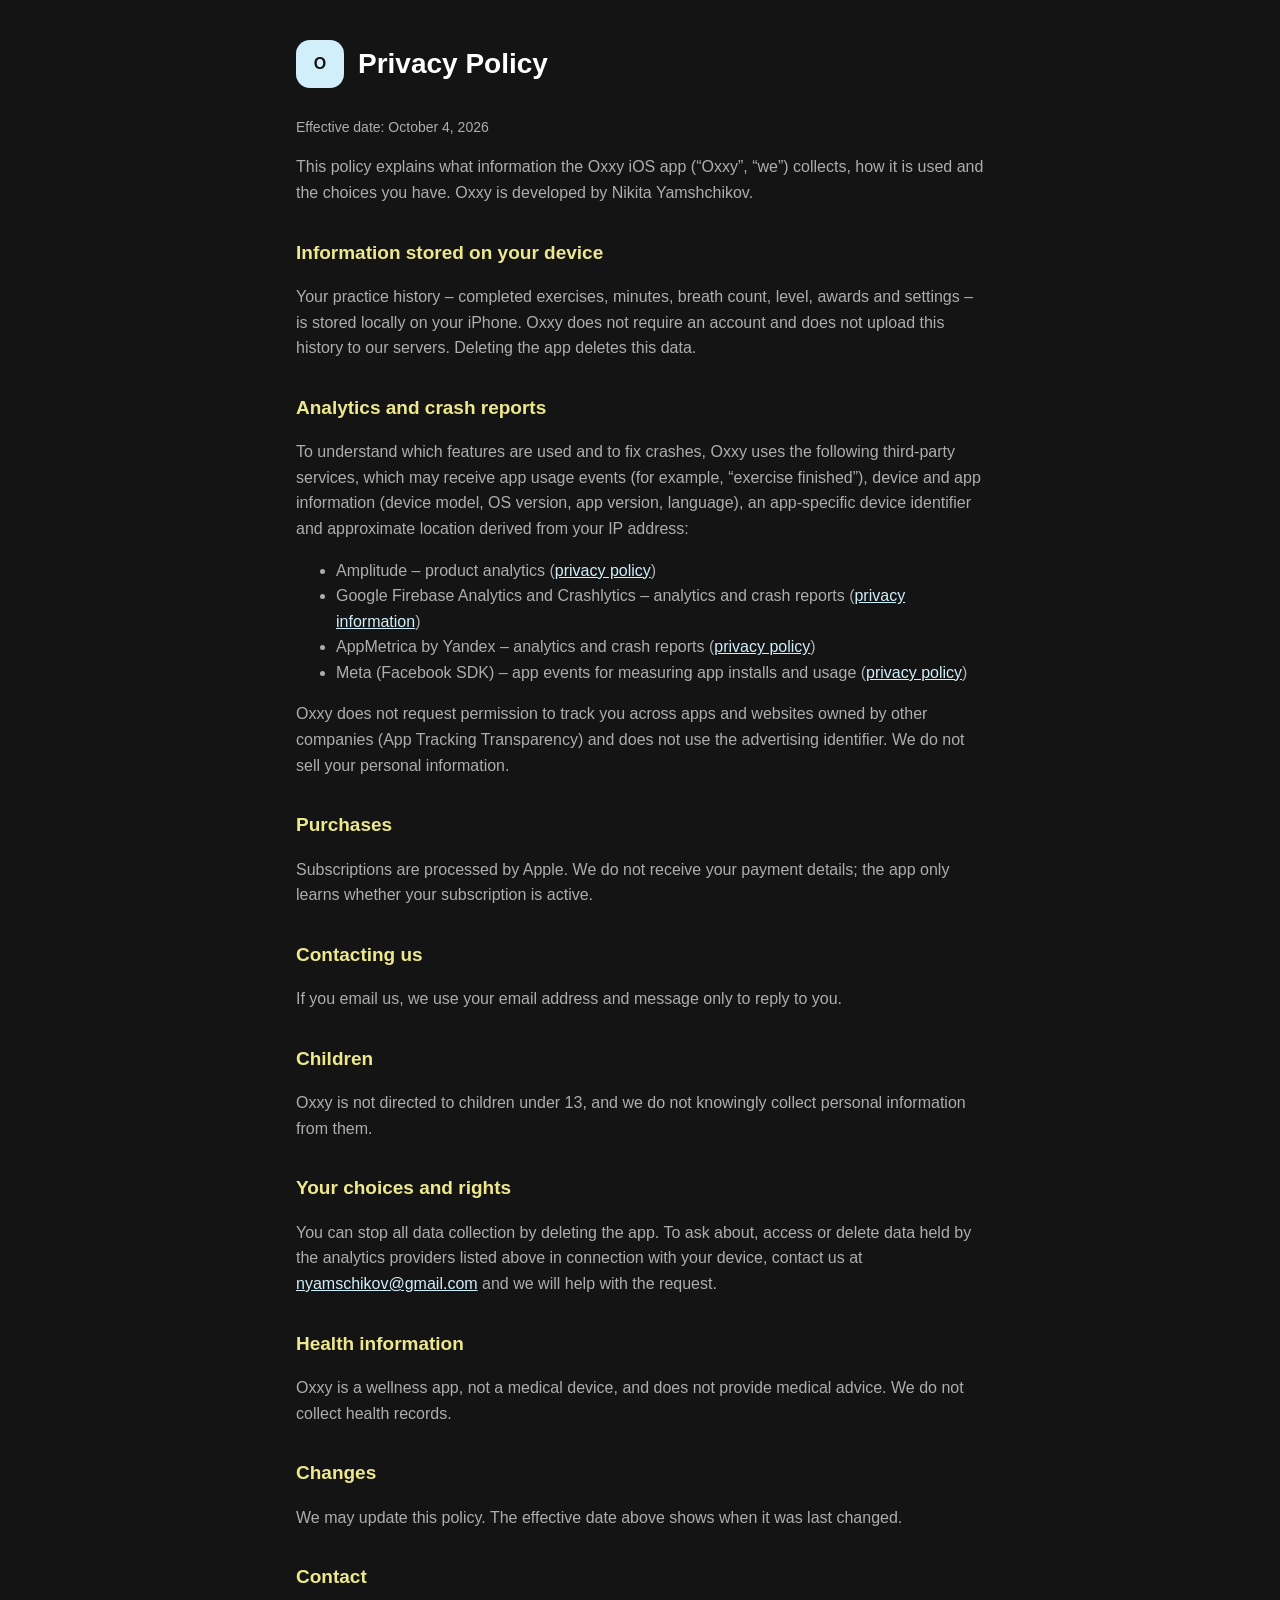
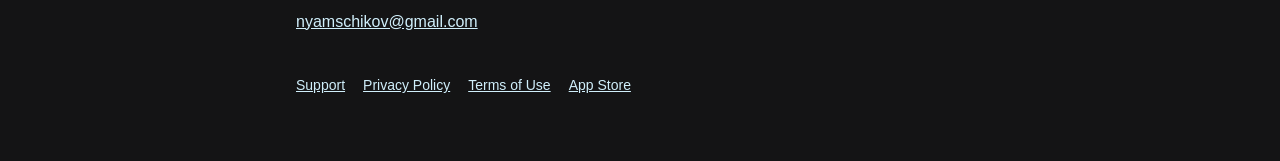
==== privacy.html @ 5eed0891 "Oxxy support, privacy policy and terms pages" ====
<!doctype html><html lang="en"><head><meta charset="utf-8"><meta name="viewport" content="width=device-width, initial-scale=1"><title>Oxxy Privacy Policy</title><link rel="stylesheet" href="style.css"></head><body><main>
<header><div class="logo">O</div><h1>Privacy Policy</h1></header>
<p class="updated">Effective date: October 4, 2026</p>
<p>This policy explains what information the Oxxy iOS app (“Oxxy”, “we”) collects, how it is used and the choices you have. Oxxy is developed by Nikita Yamshchikov.</p>
<h2>Information stored on your device</h2>
<p>Your practice history – completed exercises, minutes, breath count, level, awards and settings – is stored locally on your iPhone. Oxxy does not require an account and does not upload this history to our servers. Deleting the app deletes this data.</p>
<h2>Analytics and crash reports</h2>
<p>To understand which features are used and to fix crashes, Oxxy uses the following third-party services, which may receive app usage events (for example, “exercise finished”), device and app information (device model, OS version, app version, language), an app-specific device identifier and approximate location derived from your IP address:</p>
<ul>
<li>Amplitude – product analytics (<a href="https://amplitude.com/privacy">privacy policy</a>)</li>
<li>Google Firebase Analytics and Crashlytics – analytics and crash reports (<a href="https://firebase.google.com/support/privacy">privacy information</a>)</li>
<li>AppMetrica by Yandex – analytics and crash reports (<a href="https://yandex.com/legal/confidential/">privacy policy</a>)</li>
<li>Meta (Facebook SDK) – app events for measuring app installs and usage (<a href="https://www.facebook.com/privacy/policy/">privacy policy</a>)</li>
</ul>
<p>Oxxy does not request permission to track you across apps and websites owned by other companies (App Tracking Transparency) and does not use the advertising identifier. We do not sell your personal information.</p>
<h2>Purchases</h2>
<p>Subscriptions are processed by Apple. We do not receive your payment details; the app only learns whether your subscription is active.</p>
<h2>Contacting us</h2>
<p>If you email us, we use your email address and message only to reply to you.</p>
<h2>Children</h2>
<p>Oxxy is not directed to children under 13, and we do not knowingly collect personal information from them.</p>
<h2>Your choices and rights</h2>
<p>You can stop all data collection by deleting the app. To ask about, access or delete data held by the analytics providers listed above in connection with your device, contact us at <a href="mailto:nyamschikov@gmail.com">nyamschikov@gmail.com</a> and we will help with the request.</p>
<h2>Health information</h2>
<p>Oxxy is a wellness app, not a medical device, and does not provide medical advice. We do not collect health records.</p>
<h2>Changes</h2>
<p>We may update this policy. The effective date above shows when it was last changed.</p>
<h2>Contact</h2>
<p><a href="mailto:nyamschikov@gmail.com">nyamschikov@gmail.com</a></p>
<nav><a href="index.html">Support</a><a href="privacy.html">Privacy Policy</a><a href="terms.html">Terms of Use</a><a href="https://apps.apple.com/app/id1589652547">App Store</a></nav></main></body></html>
---- style.css ----
:root { --bg: #141415; --card: #1e1e20; --text: #ffffff; --muted: rgba(255,255,255,.65); --accent: #eee88c; --blue: #d0effb; }
* { box-sizing: border-box; }
body { margin: 0; background: var(--bg); color: var(--text); font: 16px/1.6 -apple-system, BlinkMacSystemFont, "Poppins", "Segoe UI", sans-serif; }
main { max-width: 720px; margin: 0 auto; padding: 40px 16px 64px; }
header { display: flex; align-items: center; gap: 14px; margin-bottom: 28px; }
header .logo { width: 48px; height: 48px; border-radius: 14px; background: var(--blue); display: grid; place-items: center; color: #141415; font-weight: 700; }
h1 { font-size: 28px; margin: 0; } h2 { font-size: 19px; margin: 32px 0 8px; color: var(--accent); }
p, li { color: var(--muted); } a { color: var(--blue); }
.card { background: var(--card); border-radius: 20px; padding: 20px 24px; margin: 16px 0; }
nav { margin-top: 40px; display: flex; gap: 18px; flex-wrap: wrap; font-size: 14px; }
.updated { font-size: 14px; color: var(--muted); }
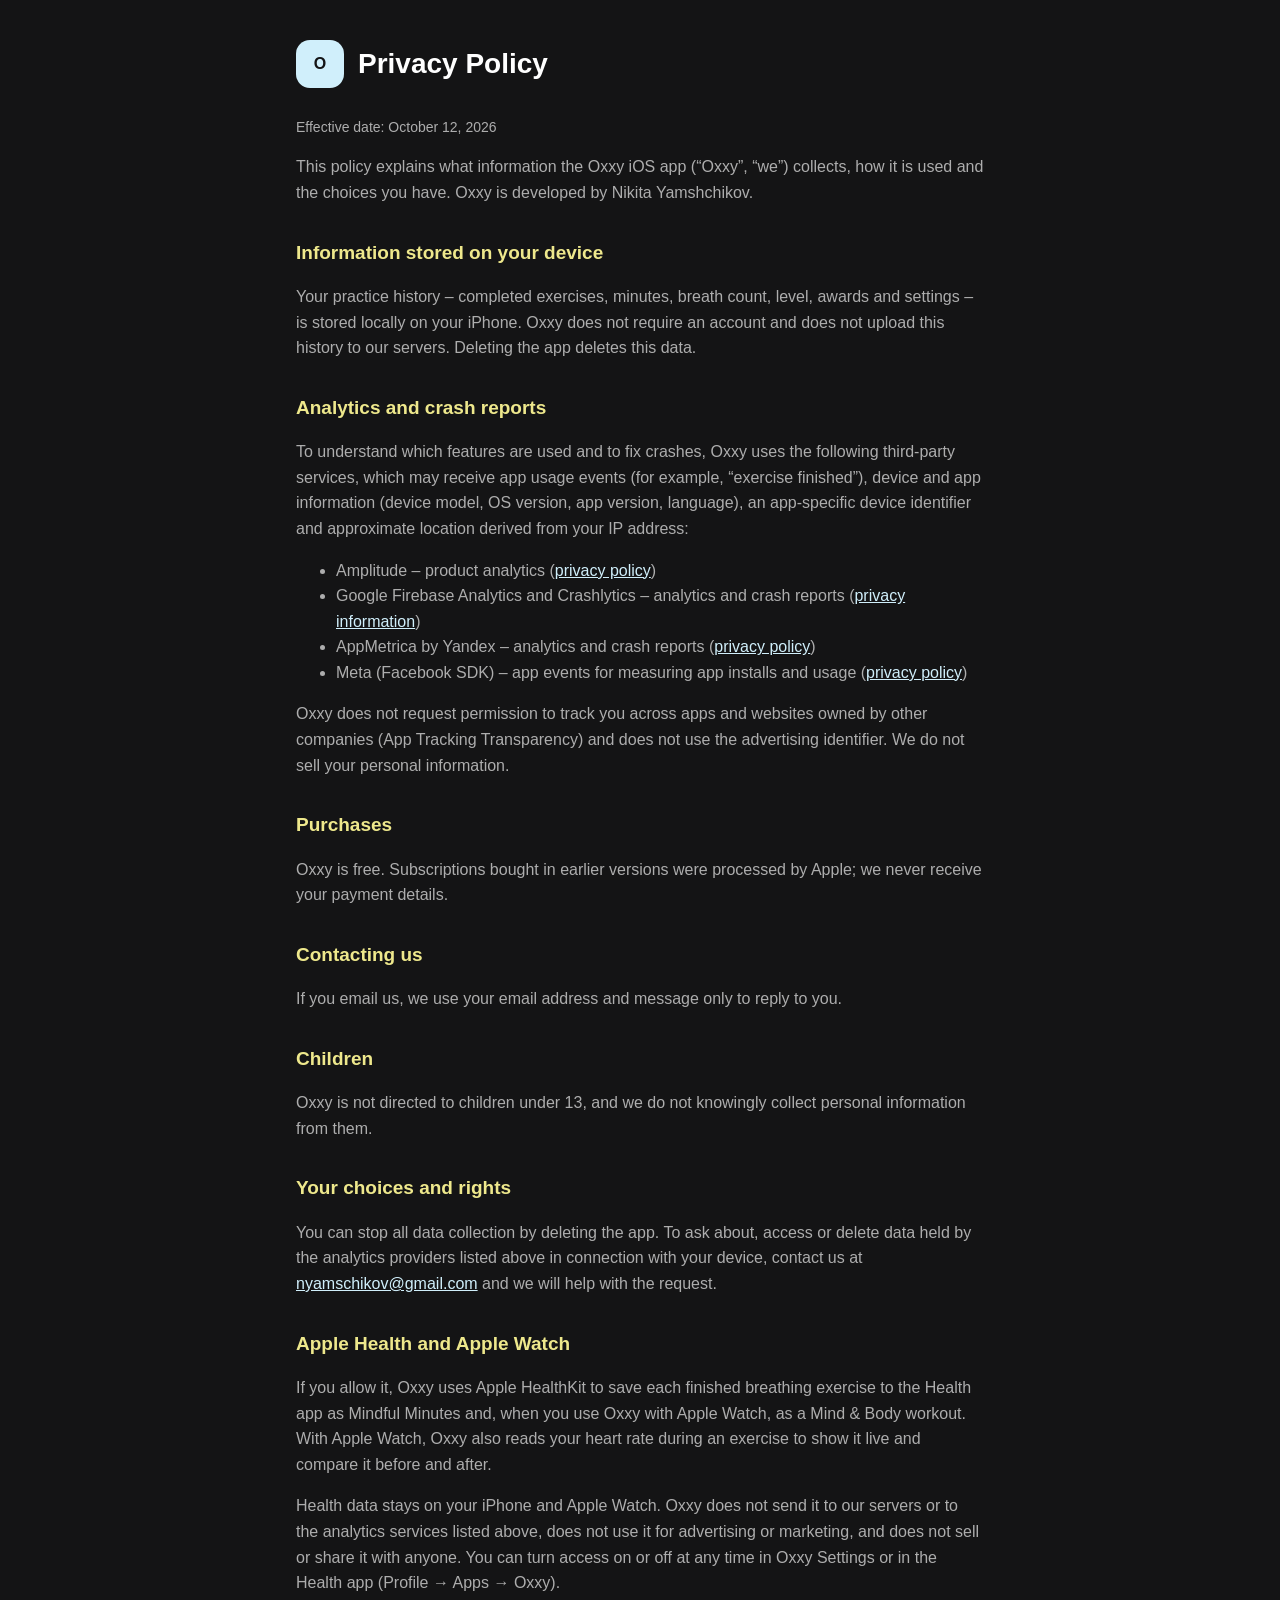
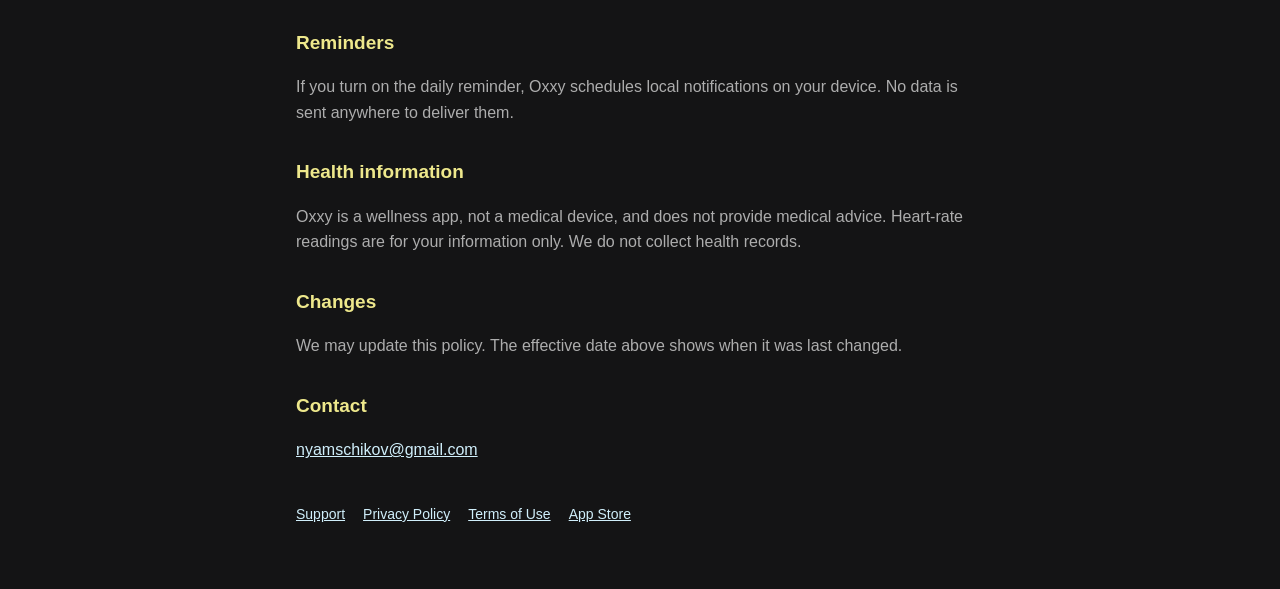
==== commit 5e1e81e4: "Privacy policy: Apple Health / Apple Watch heart rate, reminders, Oxxy is free Co-Authored-By: Claud" ====
--- a/privacy.html
+++ b/privacy.html
@@ -1,6 +1,6 @@
 <!doctype html><html lang="en"><head><meta charset="utf-8"><meta name="viewport" content="width=device-width, initial-scale=1"><title>Oxxy Privacy Policy</title><link rel="stylesheet" href="style.css"></head><body><main>
 <header><div class="logo">O</div><h1>Privacy Policy</h1></header>
-<p class="updated">Effective date: October 4, 2026</p>
+<p class="updated">Effective date: October 12, 2026</p>
 <p>This policy explains what information the Oxxy iOS app (“Oxxy”, “we”) collects, how it is used and the choices you have. Oxxy is developed by Nikita Yamshchikov.</p>
 <h2>Information stored on your device</h2>
 <p>Your practice history – completed exercises, minutes, breath count, level, awards and settings – is stored locally on your iPhone. Oxxy does not require an account and does not upload this history to our servers. Deleting the app deletes this data.</p>
@@ -14,15 +14,20 @@
 </ul>
 <p>Oxxy does not request permission to track you across apps and websites owned by other companies (App Tracking Transparency) and does not use the advertising identifier. We do not sell your personal information.</p>
 <h2>Purchases</h2>
-<p>Subscriptions are processed by Apple. We do not receive your payment details; the app only learns whether your subscription is active.</p>
+<p>Oxxy is free. Subscriptions bought in earlier versions were processed by Apple; we never receive your payment details.</p>
 <h2>Contacting us</h2>
 <p>If you email us, we use your email address and message only to reply to you.</p>
 <h2>Children</h2>
 <p>Oxxy is not directed to children under 13, and we do not knowingly collect personal information from them.</p>
 <h2>Your choices and rights</h2>
 <p>You can stop all data collection by deleting the app. To ask about, access or delete data held by the analytics providers listed above in connection with your device, contact us at <a href="mailto:nyamschikov@gmail.com">nyamschikov@gmail.com</a> and we will help with the request.</p>
+<h2>Apple Health and Apple Watch</h2>
+<p>If you allow it, Oxxy uses Apple HealthKit to save each finished breathing exercise to the Health app as Mindful Minutes and, when you use Oxxy with Apple Watch, as a Mind &amp; Body workout. With Apple Watch, Oxxy also reads your heart rate during an exercise to show it live and compare it before and after.</p>
+<p>Health data stays on your iPhone and Apple Watch. Oxxy does not send it to our servers or to the analytics services listed above, does not use it for advertising or marketing, and does not sell or share it with anyone. You can turn access on or off at any time in Oxxy Settings or in the Health app (Profile → Apps → Oxxy).</p>
+<h2>Reminders</h2>
+<p>If you turn on the daily reminder, Oxxy schedules local notifications on your device. No data is sent anywhere to deliver them.</p>
 <h2>Health information</h2>
-<p>Oxxy is a wellness app, not a medical device, and does not provide medical advice. We do not collect health records.</p>
+<p>Oxxy is a wellness app, not a medical device, and does not provide medical advice. Heart-rate readings are for your information only. We do not collect health records.</p>
 <h2>Changes</h2>
 <p>We may update this policy. The effective date above shows when it was last changed.</p>
 <h2>Contact</h2>
